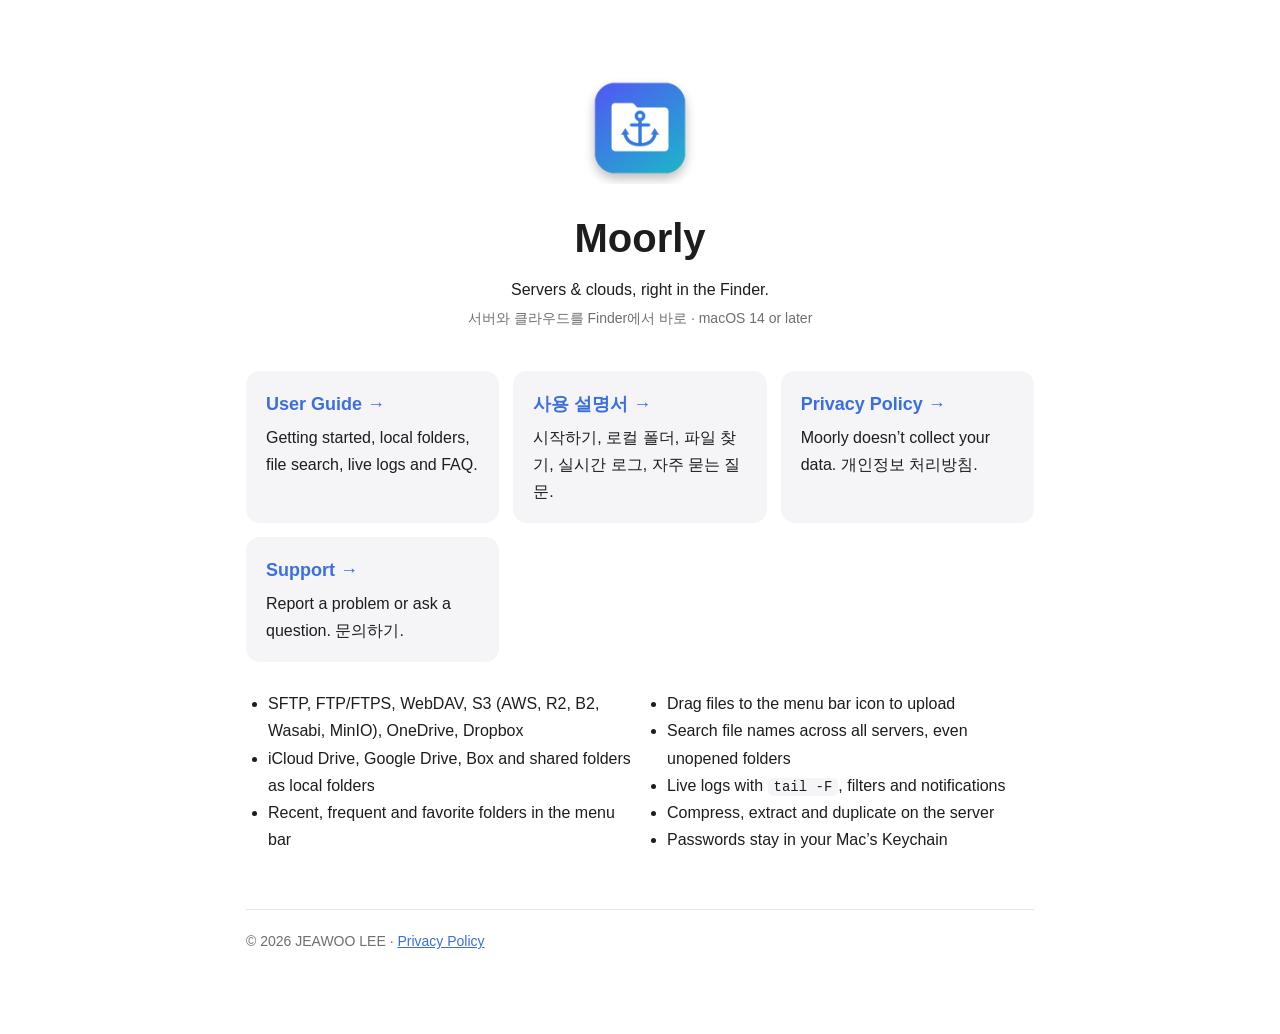
==== index.html @ c9afb64e "Moorly support site: user guide (ko, en), privacy policy Co-Authored-By: Claude Opus 5.5 <noreply@an" ====
<!doctype html>
<html lang="en">
<head>
<meta charset="utf-8">
<meta name="viewport" content="width=device-width, initial-scale=1">
<title>Moorly — Servers &amp; clouds in the Finder</title>
<meta name="description" content="Moorly puts SFTP, FTP, WebDAV, S3, OneDrive and Dropbox in the Finder sidebar, with file search, live logs and local folders like iCloud Drive and Google Drive.">
<link rel="stylesheet" href="guide.css">
<style>
  .hero { text-align: center; padding: 40px 0 8px; }
  .hero img { width: 112px; height: 112px; }
  .hero h1 { font-size: 40px; margin: 12px 0 4px; }
  .hero p { margin: 4px 0; }
  .cards { display: grid; grid-template-columns: repeat(auto-fit, minmax(220px, 1fr)); gap: 14px; margin: 28px 0; }
  .card { display: block; background: var(--card); border-radius: 14px; padding: 18px 20px; text-decoration: none; color: var(--fg); }
  .card b { display: block; font-size: 18px; color: var(--accent); margin-bottom: 4px; }
  ul.features { columns: 2; column-gap: 32px; }
  @media (max-width: 600px) { ul.features { columns: 1; } .hero h1 { font-size: 32px; } }
</style>
</head>
<body>
<div class="wrap">
<div class="hero">
  <img src="icon.png" alt="">
  <h1>Moorly</h1>
  <p>Servers &amp; clouds, right in the Finder.</p>
  <p class="muted">서버와 클라우드를 Finder에서 바로 · macOS 14 or later</p>
</div>

<div class="cards">
  <a class="card" href="en/"><b>User Guide →</b>Getting started, local folders, file search, live logs and FAQ.</a>
  <a class="card" href="ko/"><b>사용 설명서 →</b>시작하기, 로컬 폴더, 파일 찾기, 실시간 로그, 자주 묻는 질문.</a>
  <a class="card" href="privacy.html"><b>Privacy Policy →</b>Moorly doesn’t collect your data. 개인정보 처리방침.</a>
  <a class="card" href="https://github.com/jwss-lee/moorly/issues"><b>Support →</b>Report a problem or ask a question. 문의하기.</a>
</div>

<ul class="features">
  <li>SFTP, FTP/FTPS, WebDAV, S3 (AWS, R2, B2, Wasabi, MinIO), OneDrive, Dropbox</li>
  <li>iCloud Drive, Google Drive, Box and shared folders as local folders</li>
  <li>Recent, frequent and favorite folders in the menu bar</li>
  <li>Drag files to the menu bar icon to upload</li>
  <li>Search file names across all servers, even unopened folders</li>
  <li>Live logs with <code>tail -F</code>, filters and notifications</li>
  <li>Compress, extract and duplicate on the server</li>
  <li>Passwords stay in your Mac’s Keychain</li>
</ul>

<footer class="muted">© 2026 JEAWOO LEE · <a href="privacy.html">Privacy Policy</a></footer>
</div>
</body>
</html>
---- guide.css ----
:root { color-scheme: light dark; --fg:#1d1d1f; --muted:#6e6e73; --bg:#fff; --line:#e3e3e8; --card:#f5f5f7; --accent:#3b6fe0; }
@media (prefers-color-scheme: dark) { :root { --fg:#f5f5f7; --muted:#a1a1a6; --bg:#111113; --line:#2c2c30; --card:#1c1c1f; } }
* { box-sizing: border-box; }
body { font: 16px/1.7 -apple-system, BlinkMacSystemFont, "Apple SD Gothic Neo", "Hiragino Sans", sans-serif;
       color: var(--fg); background: var(--bg); margin: 0; }
.wrap { max-width: 820px; margin: 0 auto; padding: 32px 16px 80px; }
header.top { display: flex; align-items: center; gap: 14px; }
header.top img { width: 56px; height: 56px; }
header.top h1 { font-size: 28px; margin: 0; }
.muted { color: var(--muted); font-size: 14px; }
nav.lang a, nav.toc a { color: var(--accent); text-decoration: none; margin-right: 14px; white-space: nowrap; }
nav.toc { background: var(--card); border-radius: 12px; padding: 14px 18px; margin: 20px 0; line-height: 2; }
h2 { font-size: 22px; margin-top: 48px; padding-top: 24px; border-top: 1px solid var(--line); scroll-margin-top: 16px; }
h3 { font-size: 17px; margin: 24px 0 6px; scroll-margin-top: 16px; }
a { color: var(--accent); }
code, kbd { font: 14px ui-monospace, SFMono-Regular, Menlo, monospace; background: var(--card); padding: 1px 6px; border-radius: 5px; }
kbd { border: 1px solid var(--line); }
img.shot { width: 100%; border-radius: 12px; margin: 12px 0; border: 1px solid var(--line); }
.tip { background: var(--card); border-left: 4px solid var(--accent); border-radius: 8px; padding: 10px 14px; margin: 14px 0; }
table { border-collapse: collapse; width: 100%; margin: 10px 0; font-size: 15px; }
th, td { text-align: left; padding: 7px 10px; border-bottom: 1px solid var(--line); vertical-align: top; }
th { color: var(--muted); font-weight: 600; }
ol, ul { padding-left: 22px; }
footer { margin-top: 56px; padding-top: 20px; border-top: 1px solid var(--line); }
@media (max-width: 600px) { body { font-size: 15px; } h2 { font-size: 20px; } table { font-size: 14px; } }
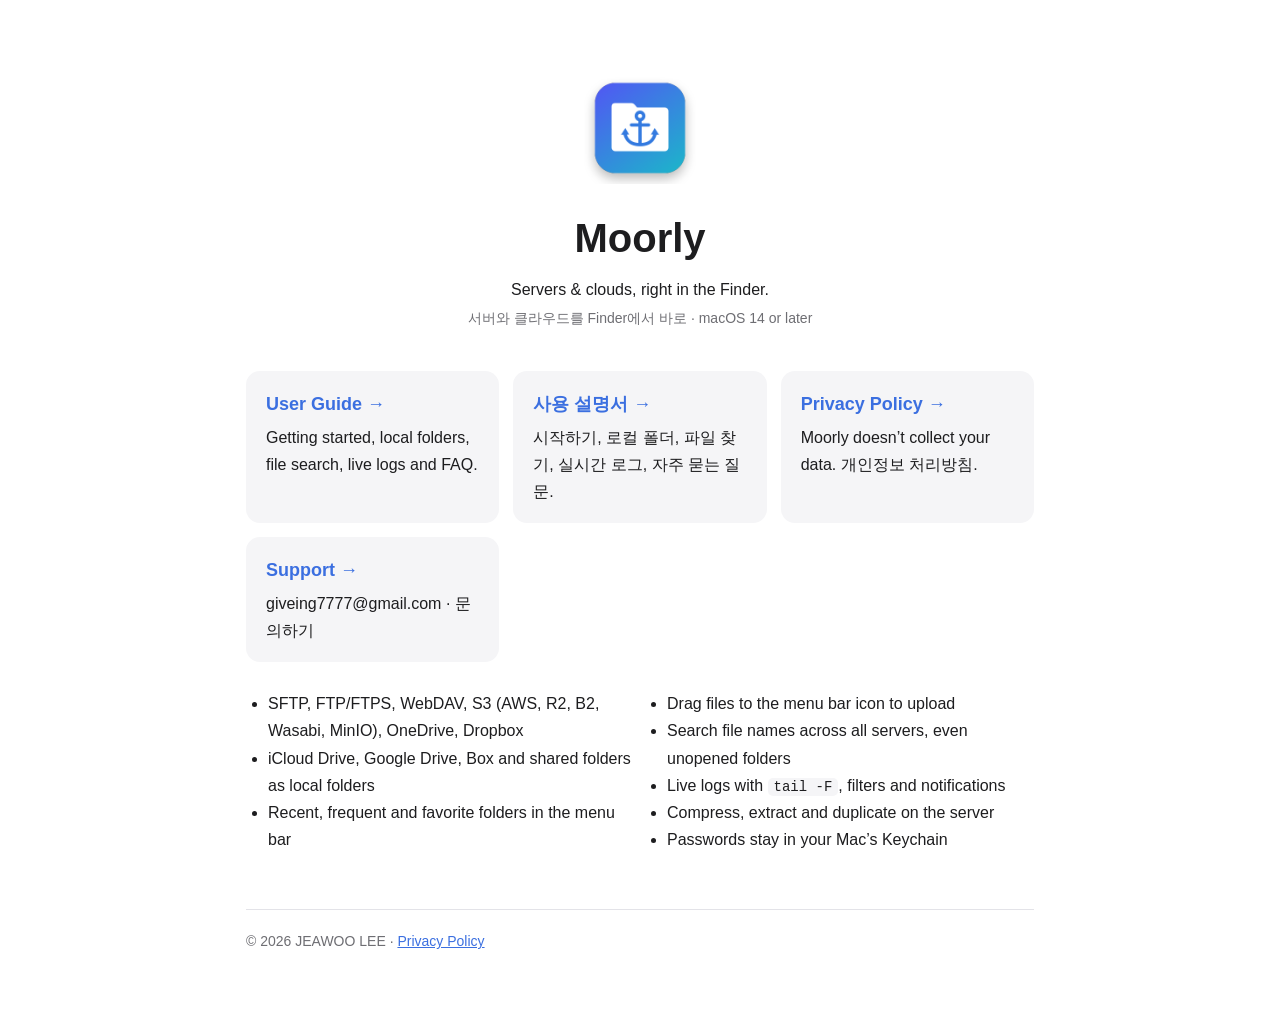
==== commit 0d90d9a9: "Add support email (same as Hearbook) Co-Authored-By: Claude Opus 5.5 <noreply@anthropic.com> Claude-" ====
--- a/index.html
+++ b/index.html
@@ -31,7 +31,7 @@
   <a class="card" href="en/"><b>User Guide →</b>Getting started, local folders, file search, live logs and FAQ.</a>
   <a class="card" href="ko/"><b>사용 설명서 →</b>시작하기, 로컬 폴더, 파일 찾기, 실시간 로그, 자주 묻는 질문.</a>
   <a class="card" href="privacy.html"><b>Privacy Policy →</b>Moorly doesn’t collect your data. 개인정보 처리방침.</a>
-  <a class="card" href="https://github.com/jwss-lee/moorly/issues"><b>Support →</b>Report a problem or ask a question. 문의하기.</a>
+  <a class="card" href="mailto:giveing7777@gmail.com"><b>Support →</b>giveing7777@gmail.com · 문의하기</a>
 </div>
 
 <ul class="features">
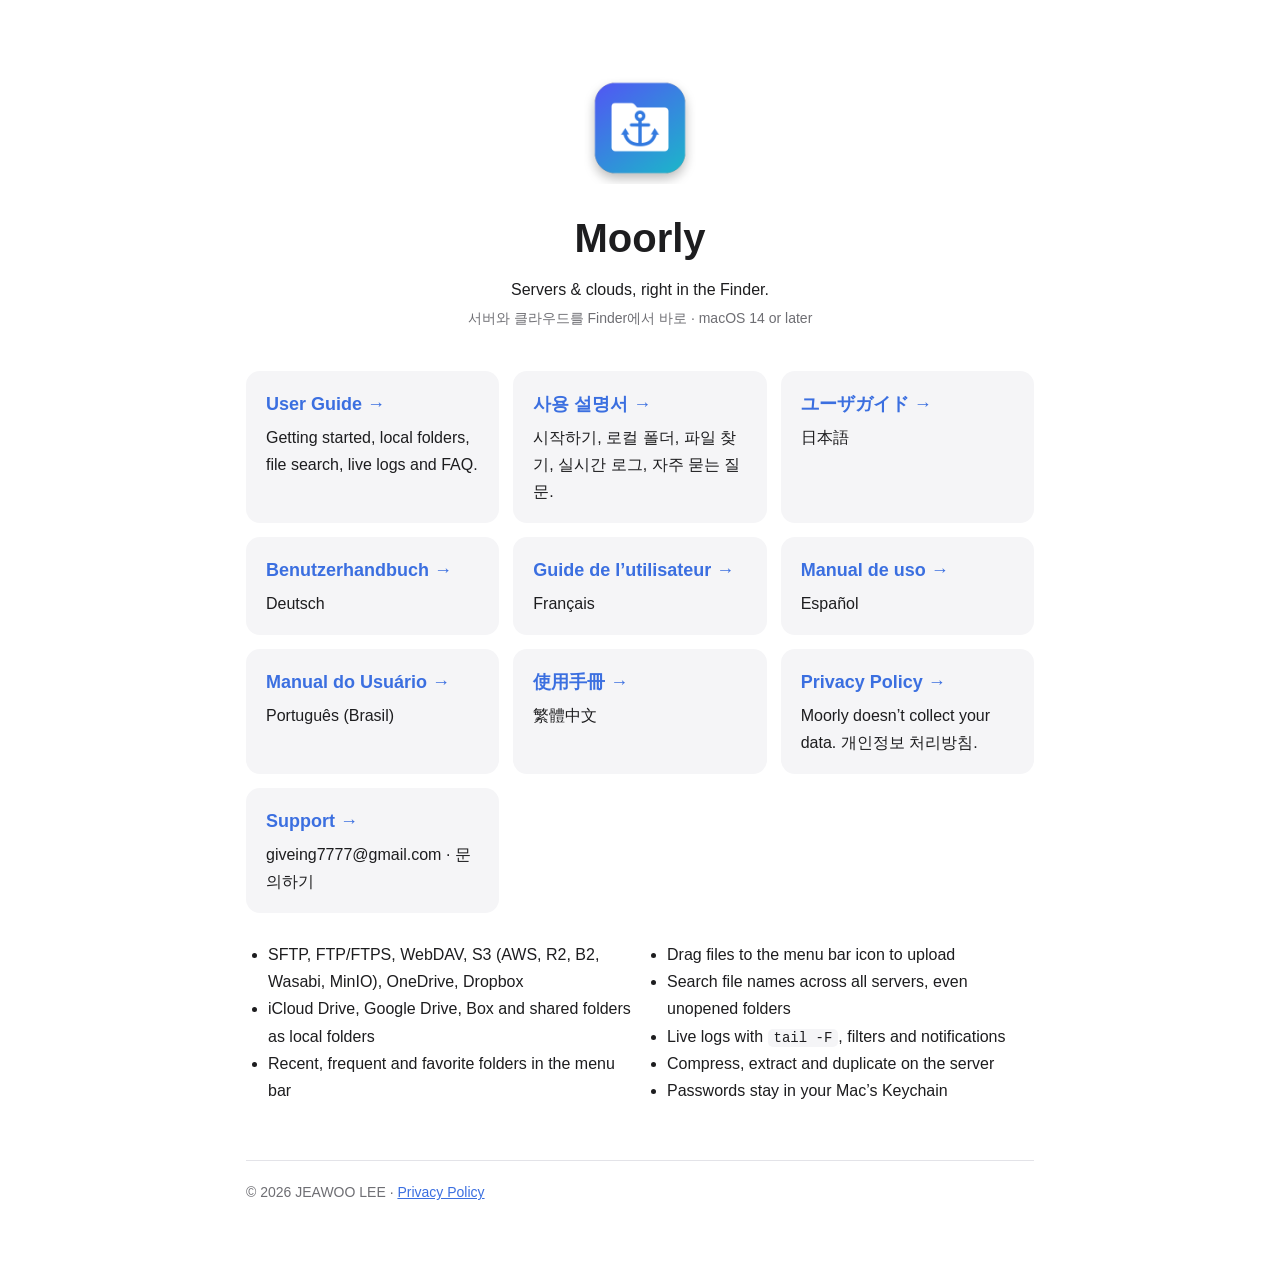
==== commit 680f4bbb: "User guide in Japanese, German, French, Spanish, Portuguese and Traditional Chinese Co-Authored-By: " ====
--- a/index.html
+++ b/index.html
@@ -30,6 +30,12 @@
 <div class="cards">
   <a class="card" href="en/"><b>User Guide →</b>Getting started, local folders, file search, live logs and FAQ.</a>
   <a class="card" href="ko/"><b>사용 설명서 →</b>시작하기, 로컬 폴더, 파일 찾기, 실시간 로그, 자주 묻는 질문.</a>
+  <a class="card" href="ja/"><b>ユーザガイド →</b>日本語</a>
+  <a class="card" href="de/"><b>Benutzerhandbuch →</b>Deutsch</a>
+  <a class="card" href="fr/"><b>Guide de l’utilisateur →</b>Français</a>
+  <a class="card" href="es/"><b>Manual de uso →</b>Español</a>
+  <a class="card" href="pt-BR/"><b>Manual do Usuário →</b>Português (Brasil)</a>
+  <a class="card" href="zh-Hant/"><b>使用手冊 →</b>繁體中文</a>
   <a class="card" href="privacy.html"><b>Privacy Policy →</b>Moorly doesn’t collect your data. 개인정보 처리방침.</a>
   <a class="card" href="mailto:giveing7777@gmail.com"><b>Support →</b>giveing7777@gmail.com · 문의하기</a>
 </div>
